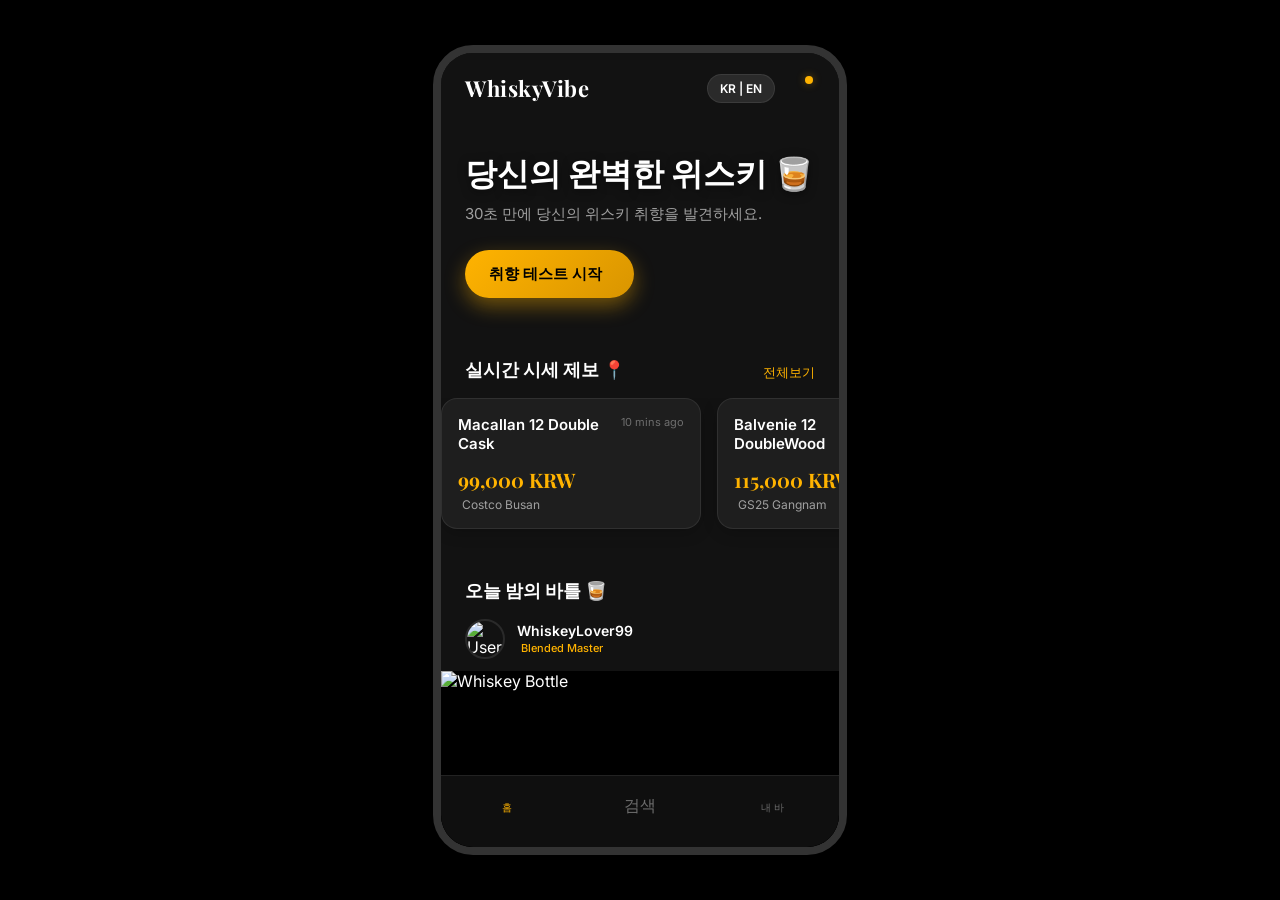
==== index.html @ 60dc7f55 "Initial commit of WhiskyVibe app" ====
<!DOCTYPE html>
<html lang="ko">
<head>
    <meta charset="UTF-8">
    <meta name="viewport" content="width=device-width, initial-scale=1.0">
    <title>WhiskyVibe - Premium Whiskey Curation</title>
    <meta name="description" content="Discover your perfect dram with WhiskyVibe. A premium whiskey curation and community app.">
    <link rel="preconnect" href="https://fonts.googleapis.com">
    <link rel="preconnect" href="https://fonts.gstatic.com" crossorigin>
    <link href="https://fonts.googleapis.com/css2?family=Inter:wght@300;400;500;600;700&family=Playfair+Display:ital,wght@0,600;0,700;1,600&display=swap" rel="stylesheet">
    <script src="https://unpkg.com/@phosphor-icons/web"></script>
    <link rel="stylesheet" href="styles.css">
</head>
<body>
    <div class="mobile-container">
        <!-- Header -->
        <header class="app-header">
            <h1 class="logo">WhiskyVibe</h1>
            <div class="header-actions">
                <button class="lang-toggle" id="lang-toggle" onclick="toggleLanguage()" style="margin-right: 8px;">KR | EN</button>
                <button class="icon-btn" aria-label="Search"><i class="ph ph-magnifying-glass"></i></button>
                <button class="icon-btn notification" aria-label="Notifications"><i class="ph ph-bell"></i><span class="badge"></span></button>
            </div>
        </header>

        <main class="content-scroll">
            <!-- Hero Section -->
            <section class="hero-section">
                <div class="hero-content">
                    <h2 class="hero-title" data-loc="homeHeroTitle">Find Your Perfect Dram 🥃</h2>
                    <p class="hero-subtitle" data-loc="homeHeroSub">Discover your whiskey taste profile in 30 seconds.</p>
                    <button class="cta-button" data-loc="startTasteTest" onclick="window.location.href='survey.html'">
                        Start Taste Test
                        <i class="ph-bold ph-arrow-right"></i>
                    </button>
                </div>
                <div class="hero-glow"></div>
            </section>

            <!-- Live Price Reports -->
            <section class="price-reports-section">
                <div class="section-header">
                    <h2 class="section-title" data-loc="livePriceReports">Live Price Reports 📍</h2>
                    <a href="#" class="see-all" data-loc="seeAll">See All</a>
                </div>
                <div class="horizontal-scroll">
                    <div class="price-card">
                        <div class="price-card-header">
                            <h3 class="whiskey-name">Macallan 12 Double Cask</h3>
                            <span class="time">10 mins ago</span>
                        </div>
                        <div class="price-details">
                            <span class="price">99,000 KRW</span>
                            <div class="location">
                                <i class="ph-fill ph-map-pin"></i>
                                <span>Costco Busan</span>
                            </div>
                        </div>
                    </div>
                    <div class="price-card">
                        <div class="price-card-header">
                            <h3 class="whiskey-name">Balvenie 12 DoubleWood</h3>
                            <span class="time">25 mins ago</span>
                        </div>
                        <div class="price-details">
                            <span class="price">115,000 KRW</span>
                            <div class="location">
                                <i class="ph-fill ph-map-pin"></i>
                                <span>GS25 Gangnam</span>
                            </div>
                        </div>
                    </div>
                    <div class="price-card">
                        <div class="price-card-header">
                            <h3 class="whiskey-name">Glenfiddich 15</h3>
                            <span class="time">1 hr ago</span>
                        </div>
                        <div class="price-details">
                            <span class="price">142,000 KRW</span>
                            <div class="location">
                                <i class="ph-fill ph-map-pin"></i>
                                <span>Emart Traders</span>
                            </div>
                        </div>
                    </div>
                </div>
            </section>

            <!-- Tonight's Bottles -->
            <section class="community-feed-section">
                <div class="section-header">
                    <h2 class="section-title" data-loc="tonightsBottles">Tonight's Bottles 🥃</h2>
                </div>
                <div class="feed-container">
                    <!-- Feed Card 1 -->
                    <article class="feed-card">
                        <div class="feed-header">
                            <img src="C:\Users\HJ\.gemini\antigravity\brain\1aee8685-af20-45bf-9761-73b82b6af4dd\avatar_2_1782803732172.png" alt="User Avatar" class="avatar">
                            <div class="user-info">
                                <h4 class="username">WhiskeyLover99</h4>
                                <span class="badge-role"><i class="ph-fill ph-seal-check"></i> Blended Master</span>
                            </div>
                            <div class="star-rating">
                                <i class="ph-fill ph-star"></i>
                                <i class="ph-fill ph-star"></i>
                                <i class="ph-fill ph-star"></i>
                                <i class="ph-fill ph-star"></i>
                                <i class="ph-fill ph-star-half"></i>
                            </div>
                        </div>
                        <div class="feed-image-container">
                            <img src="C:\Users\HJ\.gemini\antigravity\brain\1aee8685-af20-45bf-9761-73b82b6af4dd\whiskey_bottle_1_1782803718662.png" alt="Whiskey Bottle" class="bottle-image">
                            <div class="image-overlay"></div>
                        </div>
                        <div class="feed-content">
                            <p class="review-text">Absolutely stunning dram for a quiet evening. The sherry notes are rich but not overpowering, with a long, spicy finish that lingers perfectly. Highly recommend!</p>
                        </div>
                        <div class="feed-actions">
                            <button class="action-btn"><i class="ph ph-heart"></i> 124</button>
                            <button class="action-btn"><i class="ph ph-chat-circle"></i> 18</button>
                            <button class="action-btn share-btn"><i class="ph ph-share-network"></i></button>
                        </div>
                    </article>

                    <!-- Feed Card 2 -->
                    <article class="feed-card">
                        <div class="feed-header">
                            <img src="C:\Users\HJ\.gemini\antigravity\brain\1aee8685-af20-45bf-9761-73b82b6af4dd\avatar_2_1782803732172.png" alt="User Avatar" class="avatar" style="filter: hue-rotate(45deg);">
                            <div class="user-info">
                                <h4 class="username">MaltExplorer</h4>
                                <span class="badge-role"><i class="ph-fill ph-medal"></i> Single Malt Novice</span>
                            </div>
                            <div class="star-rating">
                                <i class="ph-fill ph-star"></i>
                                <i class="ph-fill ph-star"></i>
                                <i class="ph-fill ph-star"></i>
                                <i class="ph-fill ph-star"></i>
                                <i class="ph ph-star"></i>
                            </div>
                        </div>
                        <div class="feed-image-container">
                            <img src="C:\Users\HJ\.gemini\antigravity\brain\1aee8685-af20-45bf-9761-73b82b6af4dd\whiskey_bottle_1_1782803718662.png" alt="Whiskey Bottle" class="bottle-image" style="transform: scaleX(-1);">
                            <div class="image-overlay"></div>
                        </div>
                        <div class="feed-content">
                            <p class="review-text">Trying out this Japanese classic tonight. Very delicate floral nose with subtle hints of honey. A bit lighter than I expected but still fantastic.</p>
                        </div>
                        <div class="feed-actions">
                            <button class="action-btn liked"><i class="ph-fill ph-heart"></i> 89</button>
                            <button class="action-btn"><i class="ph ph-chat-circle"></i> 5</button>
                            <button class="action-btn share-btn"><i class="ph ph-share-network"></i></button>
                        </div>
                    </article>
                </div>
            </section>
        </main>

        <!-- Bottom Navigation -->
        <nav class="bottom-nav">
            <a href="#" class="nav-item active">
                <i class="ph-fill ph-house"></i>
                <span data-loc="navHome">Home</span>
            </a>
            <a href="#" class="nav-item" data-loc="navSearch">
                <i class="ph ph-compass"></i>
                <span>Search</span>
            </a>
            <a href="mybar.html" class="nav-item">
                <i class="ph ph-brandy"></i>
                <span data-loc="navMyBar">My Bar</span>
            </a>
        </nav>
    </div>
    <script src="lang.js"></script>
</body>
</html>
---- styles.css ----
:root {
    --bg-dark: #121212;
    --bg-card: #1E1E1E;
    --bg-elevated: #2A2A2A;
    
    --accent-amber: #FFB300;
    --accent-amber-glow: rgba(255, 179, 0, 0.4);
    --accent-amber-hover: #FFA000;
    
    --text-primary: #FFFFFF;
    --text-secondary: #A0A0A0;
    --text-muted: #6E6E6E;
    
    --border-color: rgba(255, 255, 255, 0.08);
    
    --font-serif: 'Playfair Display', serif;
    --font-sans: 'Inter', sans-serif;
    
    --nav-height: 72px;
}

* {
    margin: 0;
    padding: 0;
    box-sizing: border-box;
}

body {
    background-color: #000;
    color: var(--text-primary);
    font-family: var(--font-sans);
    display: flex;
    justify-content: center;
    align-items: center;
    min-height: 100vh;
    -webkit-font-smoothing: antialiased;
}

/* Mobile Container Simulation */
.mobile-container {
    width: 100%;
    max-width: 414px; /* iPhone Max width */
    height: 100vh;
    max-height: 896px;
    background-color: var(--bg-dark);
    position: relative;
    overflow: hidden;
    display: flex;
    flex-direction: column;
    box-shadow: 0 0 50px rgba(0, 0, 0, 0.5);
}

@media (min-width: 415px) {
    .mobile-container {
        height: 90vh;
        border-radius: 40px;
        border: 8px solid #333;
    }
}

/* Header */
.app-header {
    display: flex;
    justify-content: space-between;
    align-items: center;
    padding: 20px 24px;
    background: linear-gradient(to bottom, rgba(18, 18, 18, 1) 0%, rgba(18, 18, 18, 0.9) 80%, rgba(18, 18, 18, 0) 100%);
    position: absolute;
    top: 0;
    left: 0;
    right: 0;
    z-index: 10;
}

.logo {
    font-family: var(--font-serif);
    font-size: 22px;
    font-weight: 700;
    color: var(--text-primary);
    letter-spacing: 0.5px;
}

.header-actions {
    display: flex;
    gap: 16px;
}

.icon-btn {
    background: none;
    border: none;
    color: var(--text-primary);
    font-size: 24px;
    cursor: pointer;
    position: relative;
    display: flex;
    align-items: center;
    justify-content: center;
    transition: color 0.2s;
}

.icon-btn:hover {
    color: var(--accent-amber);
}

.notification .badge {
    position: absolute;
    top: 2px;
    right: 2px;
    width: 8px;
    height: 8px;
    background-color: var(--accent-amber);
    border-radius: 50%;
    box-shadow: 0 0 8px var(--accent-amber-glow);
}

/* Main Content Scroll */
.content-scroll {
    flex: 1;
    overflow-y: auto;
    padding-bottom: var(--nav-height);
}

.content-scroll::-webkit-scrollbar {
    display: none; /* Hide scrollbar for clean look */
}

/* Hero Section */
.hero-section {
    position: relative;
    padding: 100px 24px 40px;
    background: url('https://images.unsplash.com/photo-1527281400683-1aae777175f8?q=80&w=600&auto=format&fit=crop') center/cover no-repeat;
}

.hero-section::before {
    content: '';
    position: absolute;
    top: 0;
    left: 0;
    right: 0;
    bottom: 0;
    background: linear-gradient(to bottom, rgba(18,18,18,0.7) 0%, rgba(18,18,18,0.95) 100%);
    z-index: 1;
}

.hero-content {
    position: relative;
    z-index: 2;
    display: flex;
    flex-direction: column;
    align-items: flex-start;
}

.hero-title {
    font-family: var(--font-serif);
    font-size: 32px;
    font-weight: 700;
    line-height: 1.2;
    margin-bottom: 12px;
    color: #fff;
    text-shadow: 0 2px 10px rgba(0,0,0,0.5);
}

.hero-subtitle {
    font-size: 15px;
    color: var(--text-secondary);
    margin-bottom: 24px;
    line-height: 1.5;
    max-width: 85%;
}

.cta-button {
    background: linear-gradient(135deg, var(--accent-amber), #D99500);
    color: #000;
    border: none;
    padding: 14px 24px;
    border-radius: 30px;
    font-size: 15px;
    font-weight: 600;
    font-family: var(--font-sans);
    display: flex;
    align-items: center;
    gap: 8px;
    cursor: pointer;
    box-shadow: 0 8px 20px var(--accent-amber-glow);
    transition: transform 0.2s, box-shadow 0.2s;
}

.cta-button:active {
    transform: scale(0.96);
}

/* Common Section Styles */
.section-header {
    display: flex;
    justify-content: space-between;
    align-items: flex-end;
    margin-bottom: 16px;
    padding: 0 24px;
}

.section-title {
    font-size: 18px;
    font-weight: 600;
    color: var(--text-primary);
}

.see-all {
    font-size: 13px;
    color: var(--accent-amber);
    text-decoration: none;
    font-weight: 500;
}

/* Price Reports Section */
.price-reports-section {
    padding: 20px 0;
}

.horizontal-scroll {
    display: flex;
    gap: 16px;
    overflow-x: auto;
    padding: 0 24px 20px;
    scroll-snap-type: x mandatory;
}

.horizontal-scroll::-webkit-scrollbar {
    display: none;
}

.price-card {
    background-color: var(--bg-card);
    border: 1px solid var(--border-color);
    border-radius: 16px;
    padding: 16px;
    min-width: 260px;
    scroll-snap-align: start;
    box-shadow: 0 4px 15px rgba(0, 0, 0, 0.2);
    transition: transform 0.2s, border-color 0.2s;
}

.price-card:hover {
    border-color: var(--accent-amber-glow);
}

.price-card-header {
    display: flex;
    justify-content: space-between;
    align-items: flex-start;
    margin-bottom: 12px;
}

.whiskey-name {
    font-size: 15px;
    font-weight: 600;
    line-height: 1.3;
    max-width: 70%;
}

.time {
    font-size: 11px;
    color: var(--text-muted);
}

.price-details {
    display: flex;
    flex-direction: column;
    gap: 4px;
}

.price {
    font-size: 20px;
    font-weight: 700;
    color: var(--accent-amber);
    font-family: var(--font-serif);
}

.location {
    display: flex;
    align-items: center;
    gap: 4px;
    font-size: 12px;
    color: var(--text-secondary);
}

.location i {
    color: var(--text-muted);
}

/* Community Feed */
.community-feed-section {
    padding: 10px 0 20px;
}

.feed-container {
    display: flex;
    flex-direction: column;
    gap: 24px;
}

.feed-card {
    background-color: var(--bg-dark);
    padding-bottom: 20px;
    border-bottom: 1px solid var(--border-color);
}

.feed-card:last-child {
    border-bottom: none;
}

.feed-header {
    display: flex;
    align-items: center;
    padding: 0 24px 12px;
}

.avatar {
    width: 40px;
    height: 40px;
    border-radius: 50%;
    object-fit: cover;
    margin-right: 12px;
    border: 2px solid var(--bg-elevated);
}

.user-info {
    flex: 1;
}

.username {
    font-size: 14px;
    font-weight: 600;
    margin-bottom: 2px;
}

.badge-role {
    display: flex;
    align-items: center;
    gap: 4px;
    font-size: 11px;
    color: var(--accent-amber);
    font-weight: 500;
}

.star-rating {
    color: var(--accent-amber);
    font-size: 12px;
    display: flex;
    gap: 2px;
}

.feed-image-container {
    width: 100%;
    aspect-ratio: 4/5;
    position: relative;
    overflow: hidden;
    background-color: #000;
}

.bottle-image {
    width: 100%;
    height: 100%;
    object-fit: cover;
}

.image-overlay {
    position: absolute;
    bottom: 0;
    left: 0;
    right: 0;
    height: 40%;
    background: linear-gradient(to top, var(--bg-dark) 0%, transparent 100%);
    pointer-events: none;
}

.feed-content {
    padding: 12px 24px 8px;
}

.review-text {
    font-size: 14px;
    color: var(--text-secondary);
    line-height: 1.5;
    display: -webkit-box;
    -webkit-line-clamp: 2;
    -webkit-box-orient: vertical;
    overflow: hidden;
}

.feed-actions {
    display: flex;
    padding: 0 24px;
    gap: 16px;
}

.action-btn {
    background: none;
    border: none;
    color: var(--text-primary);
    font-size: 14px;
    font-weight: 500;
    display: flex;
    align-items: center;
    gap: 6px;
    cursor: pointer;
    font-family: var(--font-sans);
}

.action-btn i {
    font-size: 22px;
    transition: transform 0.2s;
}

.action-btn:active i {
    transform: scale(0.8);
}

.action-btn.liked {
    color: #ff3b30;
}

.share-btn {
    margin-left: auto;
}

/* Bottom Navigation */
.bottom-nav {
    position: absolute;
    bottom: 0;
    left: 0;
    right: 0;
    height: var(--nav-height);
    background-color: rgba(18, 18, 18, 0.85);
    backdrop-filter: blur(20px);
    -webkit-backdrop-filter: blur(20px);
    border-top: 1px solid var(--border-color);
    display: flex;
    justify-content: space-around;
    align-items: center;
    padding-bottom: 12px; /* iOS safe area */
    z-index: 20;
}

.nav-item {
    display: flex;
    flex-direction: column;
    align-items: center;
    gap: 4px;
    color: var(--text-muted);
    text-decoration: none;
    transition: color 0.2s;
    width: 60px;
}

.nav-item i {
    font-size: 24px;
}

.nav-item span {
    font-size: 10px;
    font-weight: 500;
}

.nav-item.active {
    color: var(--accent-amber);
}

/* Micro-animations */
@keyframes pulse {
    0% { box-shadow: 0 0 0 0 rgba(255, 179, 0, 0.4); }
    70% { box-shadow: 0 0 0 10px rgba(255, 179, 0, 0); }
    100% { box-shadow: 0 0 0 0 rgba(255, 179, 0, 0); }
}

.cta-button {
    animation: pulse 2s infinite;
}

/* Survey Page Styles */
.survey-header {
    background: transparent;
    padding: 24px;
}

.progress-container {
    flex: 1;
    display: flex;
    flex-direction: column;
    align-items: center;
    gap: 8px;
}

.step-indicator {
    font-size: 13px;
    font-weight: 500;
    color: var(--text-secondary);
}

.progress-bar {
    width: 150px;
    height: 4px;
    background-color: var(--bg-elevated);
    border-radius: 2px;
    overflow: hidden;
}

.progress-fill {
    height: 100%;
    background-color: var(--accent-amber);
    width: 25%; /* Dynamically set via JS */
    transition: width 0.3s ease;
}

.survey-content {
    flex: 1;
    display: flex;
    flex-direction: column;
    padding: 24px;
    padding-bottom: 100px;
}

.question-container {
    margin-bottom: 40px;
    animation: fadeIn 0.4s ease forwards;
}

.survey-question {
    font-family: var(--font-serif);
    font-size: 28px;
    font-weight: 700;
    line-height: 1.3;
    color: var(--text-primary);
    text-align: center;
    margin-top: 20px;
}

.options-container {
    display: flex;
    flex-direction: column;
    gap: 16px;
}

.option-card {
    background-color: var(--bg-card);
    border: 2px solid var(--border-color);
    border-radius: 16px;
    padding: 20px;
    display: flex;
    align-items: center;
    gap: 16px;
    cursor: pointer;
    transition: all 0.2s ease;
    animation: slideUp 0.4s ease backwards;
}

.option-card:nth-child(1) { animation-delay: 0.1s; }
.option-card:nth-child(2) { animation-delay: 0.2s; }
.option-card:nth-child(3) { animation-delay: 0.3s; }

.option-card:hover {
    border-color: var(--text-secondary);
}

.option-card.selected {
    border-color: var(--accent-amber);
    background-color: rgba(255, 179, 0, 0.05);
}

.option-icon {
    width: 48px;
    height: 48px;
    border-radius: 12px;
    background-color: var(--bg-elevated);
    display: flex;
    justify-content: center;
    align-items: center;
    font-size: 24px;
    color: var(--text-primary);
    transition: all 0.2s ease;
}

.option-card.selected .option-icon {
    background-color: var(--accent-amber);
    color: #000;
}

.option-text {
    flex: 1;
}

.option-title {
    font-size: 16px;
    font-weight: 600;
    margin-bottom: 4px;
    color: var(--text-primary);
}

.option-desc {
    font-size: 13px;
    color: var(--text-secondary);
    line-height: 1.4;
}

/* Survey Bottom Nav */
.survey-bottom {
    position: absolute;
    bottom: 0;
    left: 0;
    right: 0;
    padding: 20px 24px 32px;
    background: linear-gradient(to top, rgba(18, 18, 18, 1) 0%, rgba(18, 18, 18, 0.9) 70%, rgba(18, 18, 18, 0) 100%);
    display: flex;
    justify-content: center;
    z-index: 20;
}

.next-button {
    width: 100%;
    padding: 16px;
    border-radius: 30px;
    border: none;
    font-size: 16px;
    font-weight: 600;
    font-family: var(--font-sans);
    background-color: var(--bg-elevated);
    color: var(--text-muted);
    cursor: not-allowed;
    transition: all 0.3s ease;
}

.next-button.active {
    background: linear-gradient(135deg, var(--accent-amber), #D99500);
    color: #000;
    cursor: pointer;
    box-shadow: 0 8px 20px var(--accent-amber-glow);
}

@keyframes fadeIn {
    from { opacity: 0; }
    to { opacity: 1; }
}

@keyframes slideUp {
    from { opacity: 0; transform: translateY(20px); }
    to { opacity: 1; transform: translateY(0); }
}

/* Result Page Styles */
.result-header {
    background: var(--bg-dark);
}

.lang-toggle {
    background: var(--bg-elevated);
    border: 1px solid var(--border-color);
    color: var(--text-primary);
    padding: 6px 12px;
    border-radius: 20px;
    font-size: 12px;
    font-weight: 600;
    cursor: pointer;
    font-family: var(--font-sans);
    transition: all 0.2s;
}

.lang-toggle:hover {
    border-color: var(--accent-amber);
    color: var(--accent-amber);
}

.result-hero {
    padding: 24px;
    display: flex;
    flex-direction: column;
    align-items: center;
    background: linear-gradient(180deg, rgba(30,30,30,0) 0%, var(--bg-card) 100%);
    border-bottom: 1px solid var(--border-color);
}

.result-title-label {
    color: var(--accent-amber);
    font-size: 13px;
    font-weight: 600;
    letter-spacing: 1px;
    text-transform: uppercase;
    margin-bottom: 16px;
}

.matched-bottle-img {
    height: 220px;
    object-fit: contain;
    filter: drop-shadow(0 10px 20px rgba(0,0,0,0.5));
    margin-bottom: 20px;
}

.matched-name {
    font-family: var(--font-serif);
    font-size: 28px;
    font-weight: 700;
    margin-bottom: 24px;
    text-align: center;
}

/* Tasting Notes Progress Bars */
.tasting-notes {
    width: 100%;
    display: flex;
    flex-direction: column;
    gap: 12px;
}

.note-row {
    display: flex;
    align-items: center;
    gap: 12px;
}

.note-label {
    width: 80px;
    font-size: 13px;
    color: var(--text-secondary);
    font-weight: 500;
}

.note-bar-bg {
    flex: 1;
    height: 6px;
    background-color: var(--bg-elevated);
    border-radius: 3px;
    overflow: hidden;
}

.note-bar-fill {
    height: 100%;
    background: linear-gradient(90deg, var(--accent-amber), #ff8f00);
    border-radius: 3px;
}

/* Batch Selector */
.batch-section {
    padding: 24px;
    border-bottom: 1px solid var(--border-color);
}

.batch-tabs {
    display: flex;
    gap: 8px;
    overflow-x: auto;
    padding-bottom: 8px;
    margin-bottom: 16px;
}

.batch-tabs::-webkit-scrollbar {
    display: none;
}

.batch-tab {
    padding: 8px 16px;
    border-radius: 20px;
    background: var(--bg-elevated);
    color: var(--text-secondary);
    font-size: 14px;
    font-weight: 600;
    white-space: nowrap;
    cursor: pointer;
    border: 1px solid transparent;
    transition: all 0.2s;
}

.batch-tab.active {
    background: rgba(255, 179, 0, 0.1);
    color: var(--accent-amber);
    border-color: var(--accent-amber);
}

.batch-info-card {
    background: var(--bg-card);
    border-radius: 12px;
    padding: 16px;
    position: relative;
    border: 1px solid var(--border-color);
}

.batch-badge {
    position: absolute;
    top: -10px;
    right: 16px;
    background: var(--accent-amber);
    color: #000;
    font-size: 11px;
    font-weight: 700;
    padding: 4px 8px;
    border-radius: 12px;
    box-shadow: 0 4px 10px var(--accent-amber-glow);
}

.batch-stats {
    display: grid;
    grid-template-columns: repeat(3, 1fr);
    gap: 12px;
    text-align: center;
}

.stat-item {
    display: flex;
    flex-direction: column;
    gap: 4px;
}

.stat-val {
    font-size: 16px;
    font-weight: 700;
    color: var(--text-primary);
}

.stat-lbl {
    font-size: 11px;
    color: var(--text-muted);
}

/* Button Variants */
.btn-outline {
    width: 100%;
    padding: 12px;
    border-radius: 24px;
    border: 1px solid var(--accent-amber);
    background: transparent;
    color: var(--accent-amber);
    font-size: 14px;
    font-weight: 600;
    font-family: var(--font-sans);
    cursor: pointer;
    margin-top: 16px;
    transition: background 0.2s;
}

.btn-outline:hover {
    background: rgba(255, 179, 0, 0.1);
}

.sticky-bottom-btn {
    position: absolute;
    bottom: 24px;
    left: 24px;
    right: 24px;
    z-index: 30;
    background: linear-gradient(135deg, var(--accent-amber), #D99500);
    color: #000;
    border: none;
    padding: 16px;
    border-radius: 30px;
    font-size: 16px;
    font-weight: 700;
    font-family: var(--font-sans);
    box-shadow: 0 10px 20px var(--accent-amber-glow);
    cursor: pointer;
    display: flex;
    justify-content: center;
    align-items: center;
    gap: 8px;
}

.result-content {
    padding-bottom: 100px; /* Space for sticky button */
}

/* Write Form Styles */
.write-header {
    background: var(--bg-dark);
    display: flex;
    justify-content: space-between;
    align-items: center;
    padding: 20px 24px;
    border-bottom: 1px solid var(--border-color);
}

.write-title {
    font-size: 16px;
    font-weight: 600;
    color: var(--text-primary);
}

.btn-submit {
    background: transparent;
    border: none;
    color: var(--text-muted);
    font-weight: 600;
    font-size: 15px;
    transition: all 0.3s;
}

.btn-submit.active {
    color: var(--accent-amber);
    text-shadow: 0 0 8px var(--accent-amber-glow);
    cursor: pointer;
}

/* Segment Controller (Tabs) */
.segment-ctrl {
    display: flex;
    background: var(--bg-elevated);
    border-radius: 20px;
    padding: 4px;
    margin: 20px 24px;
}

.segment-tab {
    flex: 1;
    text-align: center;
    padding: 10px 0;
    border-radius: 16px;
    font-size: 14px;
    font-weight: 600;
    color: var(--text-secondary);
    cursor: pointer;
    transition: all 0.2s;
}

.segment-tab.active {
    background: var(--bg-card);
    color: var(--text-primary);
    box-shadow: 0 2px 10px rgba(0,0,0,0.3);
}

/* Form Inputs */
.form-section {
    padding: 0 24px 24px;
    display: none;
}

.form-section.active {
    display: flex;
    flex-direction: column;
    gap: 20px;
    animation: fadeIn 0.3s ease;
}

.input-group {
    display: flex;
    flex-direction: column;
    gap: 8px;
}

.input-label {
    font-size: 13px;
    font-weight: 500;
    color: var(--text-secondary);
}

.form-input, .form-select, .form-textarea {
    width: 100%;
    background: var(--bg-card);
    border: 1px solid var(--border-color);
    border-radius: 12px;
    padding: 14px 16px;
    color: var(--text-primary);
    font-family: var(--font-sans);
    font-size: 15px;
    transition: border-color 0.2s;
}

.form-input:focus, .form-select:focus, .form-textarea:focus {
    outline: none;
    border-color: var(--accent-amber);
}

.form-select {
    appearance: none;
    background-image: url("data:image/svg+xml;charset=US-ASCII,%3Csvg%20xmlns%3D%22http%3A%2F%2Fwww.w3.org%2F2000%2Fsvg%22%20width%3D%22292.4%22%20height%3D%22292.4%22%3E%3Cpath%20fill%3D%22%23A0A0A0%22%20d%3D%22M287%2069.4a17.6%2017.6%200%200%200-13-5.4H18.4c-5%200-9.3%201.8-12.9%205.4A17.6%2017.6%200%200%200%200%2082.2c0%205%201.8%209.3%205.4%2012.9l128%20127.9c3.6%203.6%207.8%205.4%2012.8%205.4s9.2-1.8%2012.8-5.4L287%2095c3.5-3.5%205.4-7.8%205.4-12.8%200-5-1.9-9.2-5.5-12.8z%22%2F%3E%3C%2Fsvg%3E");
    background-repeat: no-repeat;
    background-position: right 16px center;
    background-size: 10px auto;
}

.form-textarea {
    resize: none;
    height: 120px;
    line-height: 1.5;
}

/* Currency Wrapper */
.currency-wrapper {
    position: relative;
    display: flex;
    align-items: center;
}

.currency-suffix {
    position: absolute;
    right: 16px;
    color: var(--text-secondary);
    font-size: 15px;
    pointer-events: none;
}

/* Star Rating */
.star-rating-input {
    display: flex;
    gap: 8px;
    justify-content: center;
    margin: 10px 0;
}

.star-rating-input i {
    font-size: 32px;
    color: var(--bg-elevated);
    cursor: pointer;
    transition: all 0.2s;
}

.star-rating-input i.active {
    color: var(--accent-amber);
    text-shadow: 0 0 10px var(--accent-amber-glow);
}

/* Quick Tags */
.tags-container {
    display: flex;
    flex-wrap: wrap;
    gap: 10px;
    margin-top: 4px;
}

.tag-pill {
    background: var(--bg-card);
    border: 1px solid var(--border-color);
    border-radius: 20px;
    padding: 8px 14px;
    font-size: 13px;
    color: var(--text-secondary);
    cursor: pointer;
    transition: all 0.2s;
}

.tag-pill.active {
    background: rgba(255, 179, 0, 0.1);
    color: var(--accent-amber);
    border-color: var(--accent-amber);
}

/* Attachment Box */
.attachment-box {
    margin: 0 24px 40px;
    border: 2px dashed var(--border-color);
    border-radius: 12px;
    padding: 30px 20px;
    display: flex;
    flex-direction: column;
    align-items: center;
    justify-content: center;
    gap: 10px;
    color: var(--text-muted);
    cursor: pointer;
    transition: all 0.2s;
    background: rgba(30, 30, 30, 0.3);
}

.attachment-box:hover {
    border-color: var(--text-secondary);
    color: var(--text-secondary);
    background: rgba(30, 30, 30, 0.6);
}

.attachment-box i {
    font-size: 28px;
}

.attachment-box span {
    font-size: 13px;
    font-weight: 500;
}

/* Toast Notification */
.toast-container {
    position: fixed;
    top: 20px;
    left: 50%;
    transform: translateX(-50%);
    z-index: 100;
    display: flex;
    flex-direction: column;
    gap: 10px;
    pointer-events: none;
}

.toast {
    background: var(--bg-elevated);
    color: var(--text-primary);
    padding: 16px 24px;
    border-radius: 12px;
    font-size: 14px;
    font-weight: 600;
    box-shadow: 0 10px 30px rgba(0,0,0,0.5);
    border: 1px solid var(--border-color);
    display: flex;
    align-items: center;
    gap: 10px;
    animation: slideDown 0.3s ease, fadeOut 0.3s ease 2.7s forwards;
}

.toast i {
    font-size: 20px;
    color: var(--accent-amber);
}

@keyframes slideDown {
    from { opacity: 0; transform: translateY(-20px); }
    to { opacity: 1; transform: translateY(0); }
}

@keyframes fadeOut {
    from { opacity: 1; }
    to { opacity: 0; }
}

/* My Bar Screen Styles */
.profile-header {
    background: linear-gradient(135deg, rgba(30,30,30,0.8), rgba(18,18,18,1));
    padding: 32px 24px 24px;
    display: flex;
    flex-direction: column;
    align-items: center;
    border-bottom: 1px solid var(--border-color);
}

.profile-avatar-wrap {
    position: relative;
    margin-bottom: 16px;
}

.profile-avatar {
    width: 80px;
    height: 80px;
    border-radius: 50%;
    object-fit: cover;
    border: 3px solid var(--accent-amber);
    box-shadow: 0 0 15px var(--accent-amber-glow);
}

.profile-level-badge {
    position: absolute;
    bottom: -8px;
    left: 50%;
    transform: translateX(-50%);
    background: var(--accent-amber);
    color: #000;
    font-size: 11px;
    font-weight: 700;
    padding: 2px 8px;
    border-radius: 12px;
    white-space: nowrap;
}

.profile-username {
    font-size: 20px;
    font-weight: 700;
    margin-bottom: 4px;
}

.profile-role {
    font-size: 13px;
    color: var(--text-secondary);
    margin-bottom: 16px;
}

.level-progress-wrap {
    width: 100%;
    max-width: 280px;
}

.level-info {
    display: flex;
    justify-content: space-between;
    font-size: 11px;
    color: var(--text-secondary);
    margin-bottom: 6px;
}

.level-bar-bg {
    width: 100%;
    height: 4px;
    background: var(--bg-elevated);
    border-radius: 2px;
    overflow: hidden;
}

.level-bar-fill {
    height: 100%;
    background: linear-gradient(90deg, #ff8f00, var(--accent-amber));
    border-radius: 2px;
}

/* Virtual Cabinet */
.cabinet-section {
    padding: 24px 24px 40px;
}

.cabinet-grid {
    display: grid;
    grid-template-columns: repeat(3, 1fr);
    gap: 16px;
    position: relative;
}

.cabinet-shelf-row {
    position: absolute;
    left: -24px;
    right: -24px;
    height: 12px;
    background: #1E1510; /* Dark Mahogany Wood */
    border-top: 1px solid rgba(255,255,255,0.1);
    box-shadow: 0 4px 10px rgba(0,0,0,0.8);
    z-index: 1;
}

.cabinet-item {
    position: relative;
    display: flex;
    flex-direction: column;
    align-items: center;
    z-index: 2;
    margin-bottom: 24px; /* Space for shelf and text */
}

.cabinet-bottle {
    height: 110px;
    object-fit: contain;
    filter: drop-shadow(5px 5px 10px rgba(0,0,0,0.6));
    margin-bottom: 8px;
    transition: transform 0.3s;
}

.cabinet-bottle:hover {
    transform: translateY(-4px) scale(1.05);
}

.cabinet-item-name {
    font-size: 10px;
    font-weight: 600;
    text-align: center;
    line-height: 1.2;
    color: var(--text-secondary);
    margin-bottom: 4px;
    max-width: 90%;
    white-space: nowrap;
    overflow: hidden;
    text-overflow: ellipsis;
}

.cabinet-item-rating {
    font-size: 9px;
    color: var(--accent-amber);
}

.cabinet-empty {
    grid-column: span 3;
    display: flex;
    flex-direction: column;
    align-items: center;
    justify-content: center;
    padding: 40px 0;
    color: var(--text-muted);
}

.cabinet-empty-icon {
    font-size: 48px;
    margin-bottom: 12px;
    opacity: 0.5;
}

.btn-add-whiskey {
    background: transparent;
    border: 1px solid var(--text-secondary);
    color: var(--text-secondary);
    padding: 8px 16px;
    border-radius: 20px;
    font-size: 13px;
    font-weight: 600;
    margin-top: 12px;
    cursor: pointer;
    transition: all 0.2s;
}

.btn-add-whiskey:hover {
    color: var(--text-primary);
    border-color: var(--text-primary);
}

/* Badges Section */
.badges-section {
    padding: 0 24px 100px;
}

.badges-scroll {
    display: flex;
    gap: 16px;
    overflow-x: auto;
    padding-bottom: 16px;
}

.badges-scroll::-webkit-scrollbar {
    display: none;
}

.badge-card {
    min-width: 80px;
    display: flex;
    flex-direction: column;
    align-items: center;
    text-align: center;
    gap: 8px;
}

.badge-icon-wrap {
    width: 60px;
    height: 60px;
    border-radius: 50%;
    background: var(--bg-card);
    display: flex;
    justify-content: center;
    align-items: center;
    font-size: 28px;
    position: relative;
    border: 2px solid var(--border-color);
    transition: all 0.3s;
}

.badge-card.unlocked .badge-icon-wrap {
    border-color: var(--accent-amber);
    color: var(--accent-amber);
    box-shadow: 0 0 15px var(--accent-amber-glow);
    background: rgba(255,179,0,0.1);
}

.badge-card.locked .badge-icon-wrap {
    color: var(--text-muted);
    filter: grayscale(100%);
    opacity: 0.5;
}

.lock-overlay {
    position: absolute;
    bottom: -4px;
    right: -4px;
    background: var(--bg-elevated);
    border-radius: 50%;
    width: 20px;
    height: 20px;
    display: flex;
    justify-content: center;
    align-items: center;
    font-size: 12px;
    color: var(--text-muted);
}

.badge-name {
    font-size: 11px;
    font-weight: 600;
    color: var(--text-secondary);
}

.badge-card.unlocked .badge-name {
    color: var(--accent-amber);
}

/* Gold Modal */
.modal-overlay {
    position: fixed;
    top: 0; left: 0; right: 0; bottom: 0;
    background: rgba(0,0,0,0.8);
    display: flex;
    justify-content: center;
    align-items: center;
    z-index: 1000;
    opacity: 0;
    pointer-events: none;
    transition: opacity 0.3s;
}

.modal-overlay.active {
    opacity: 1;
    pointer-events: all;
}

.modal-content {
    background: linear-gradient(135deg, #1E1E1E, #2A2A2A);
    border: 2px solid var(--accent-amber);
    border-radius: 20px;
    padding: 32px 24px;
    text-align: center;
    width: 85%;
    max-width: 340px;
    box-shadow: 0 20px 50px rgba(255,179,0,0.3);
    transform: scale(0.9);
    transition: transform 0.3s cubic-bezier(0.175, 0.885, 0.32, 1.275);
}

.modal-overlay.active .modal-content {
    transform: scale(1);
}

.modal-icon {
    font-size: 64px;
    color: var(--accent-amber);
    text-shadow: 0 0 20px var(--accent-amber-glow);
    margin-bottom: 16px;
    animation: pulse 2s infinite;
}

.modal-title {
    font-size: 20px;
    font-weight: 700;
    color: #fff;
    margin-bottom: 8px;
}

.modal-level {
    font-size: 28px;
    font-weight: 800;
    color: var(--accent-amber);
    margin-bottom: 24px;
}

.modal-btn {
    background: linear-gradient(135deg, var(--accent-amber), #D99500);
    color: #000;
    border: none;
    padding: 12px 32px;
    border-radius: 24px;
    font-weight: 700;
    font-size: 15px;
    cursor: pointer;
    box-shadow: 0 8px 15px var(--accent-amber-glow);
}
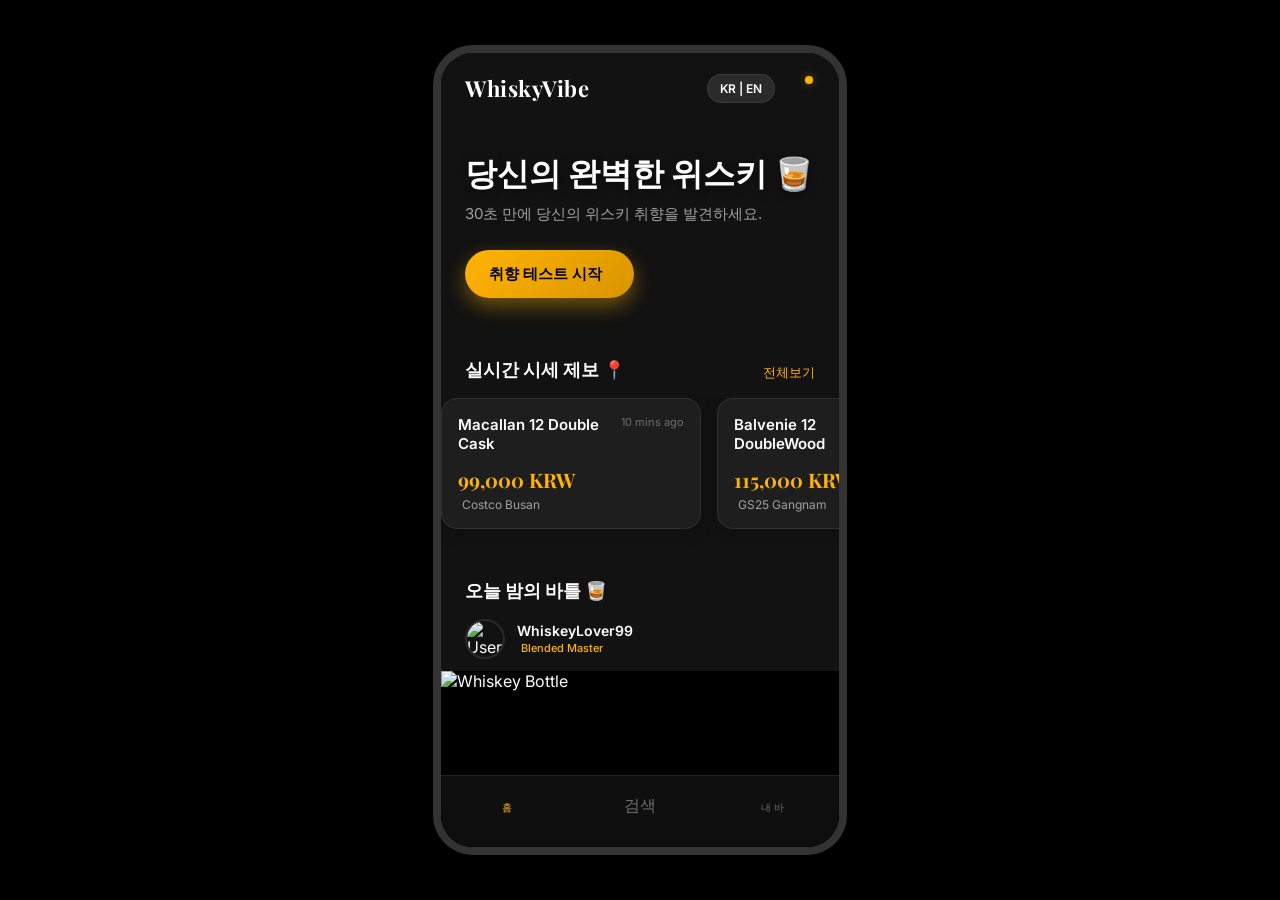
==== commit 39eb0e7f: "Fix absolute image paths to relative assets safely without breaking UTF-8 encoding" ====
--- a/index.html
+++ b/index.html
@@ -95,7 +95,7 @@
                     <!-- Feed Card 1 -->
                     <article class="feed-card">
                         <div class="feed-header">
-                            <img src="C:\Users\HJ\.gemini\antigravity\brain\1aee8685-af20-45bf-9761-73b82b6af4dd\avatar_2_1782803732172.png" alt="User Avatar" class="avatar">
+                            <img src="assets/avatar.png" alt="User Avatar" class="avatar">
                             <div class="user-info">
                                 <h4 class="username">WhiskeyLover99</h4>
                                 <span class="badge-role"><i class="ph-fill ph-seal-check"></i> Blended Master</span>
@@ -109,7 +109,7 @@
                             </div>
                         </div>
                         <div class="feed-image-container">
-                            <img src="C:\Users\HJ\.gemini\antigravity\brain\1aee8685-af20-45bf-9761-73b82b6af4dd\whiskey_bottle_1_1782803718662.png" alt="Whiskey Bottle" class="bottle-image">
+                            <img src="assets/whiskey_bottle.png" alt="Whiskey Bottle" class="bottle-image">
                             <div class="image-overlay"></div>
                         </div>
                         <div class="feed-content">
@@ -125,7 +125,7 @@
                     <!-- Feed Card 2 -->
                     <article class="feed-card">
                         <div class="feed-header">
-                            <img src="C:\Users\HJ\.gemini\antigravity\brain\1aee8685-af20-45bf-9761-73b82b6af4dd\avatar_2_1782803732172.png" alt="User Avatar" class="avatar" style="filter: hue-rotate(45deg);">
+                            <img src="assets/avatar.png" alt="User Avatar" class="avatar" style="filter: hue-rotate(45deg);">
                             <div class="user-info">
                                 <h4 class="username">MaltExplorer</h4>
                                 <span class="badge-role"><i class="ph-fill ph-medal"></i> Single Malt Novice</span>
@@ -139,7 +139,7 @@
                             </div>
                         </div>
                         <div class="feed-image-container">
-                            <img src="C:\Users\HJ\.gemini\antigravity\brain\1aee8685-af20-45bf-9761-73b82b6af4dd\whiskey_bottle_1_1782803718662.png" alt="Whiskey Bottle" class="bottle-image" style="transform: scaleX(-1);">
+                            <img src="assets/whiskey_bottle.png" alt="Whiskey Bottle" class="bottle-image" style="transform: scaleX(-1);">
                             <div class="image-overlay"></div>
                         </div>
                         <div class="feed-content">
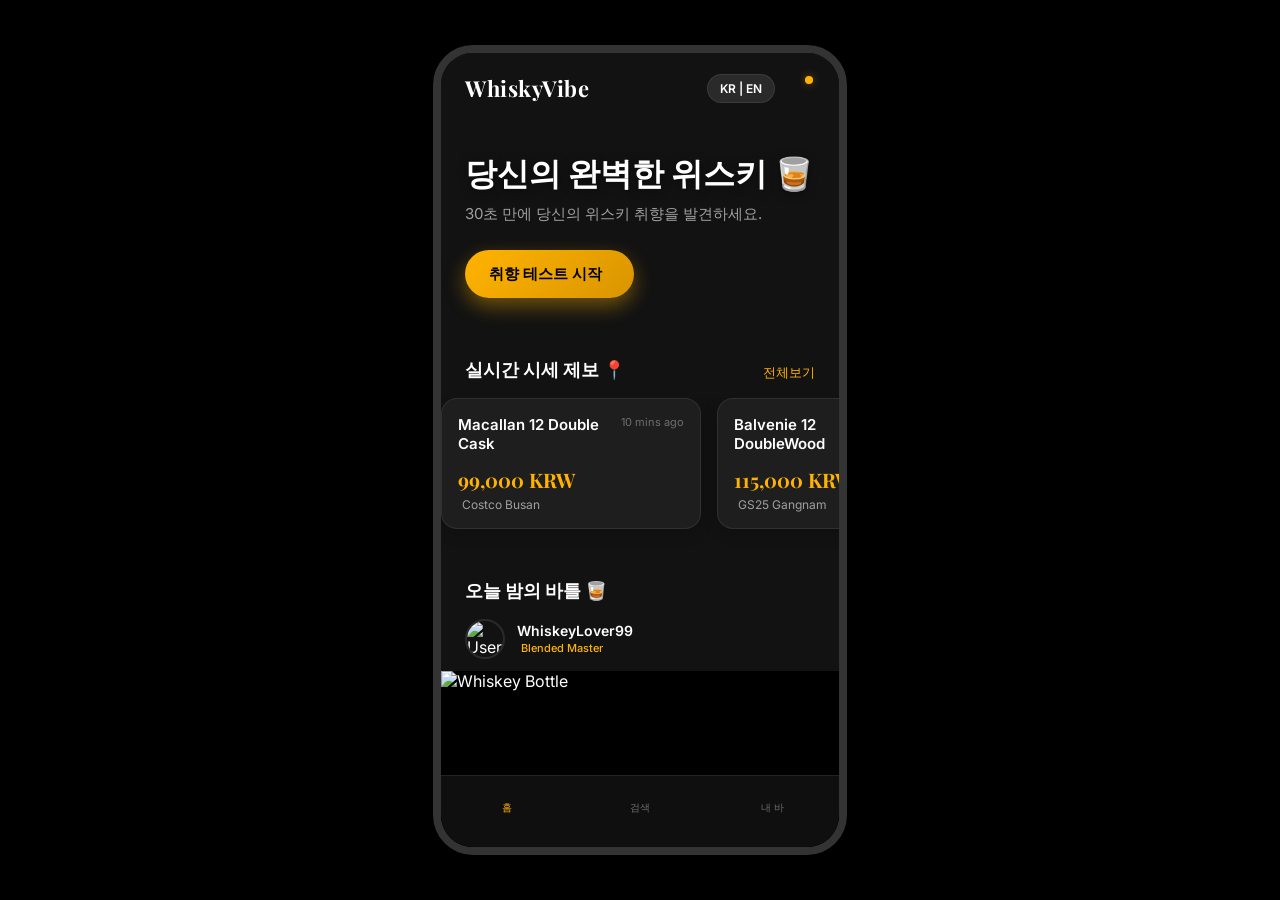
==== commit 438cc2c4: "Add premium Search & Information Detail screen with CSV parsing and batch tabs" ====
--- a/index.html
+++ b/index.html
@@ -161,9 +161,9 @@
                 <i class="ph-fill ph-house"></i>
                 <span data-loc="navHome">Home</span>
             </a>
-            <a href="#" class="nav-item" data-loc="navSearch">
+            <a href="search.html" class="nav-item">
                 <i class="ph ph-compass"></i>
-                <span>Search</span>
+                <span data-loc="navSearch">Search</span>
             </a>
             <a href="mybar.html" class="nav-item">
                 <i class="ph ph-brandy"></i>
--- a/styles.css
+++ b/styles.css
@@ -1430,5 +1430,290 @@
     font-weight: 700;
     font-size: 15px;
     cursor: pointer;
+.modal-btn {
+    background: linear-gradient(135deg, var(--accent-amber), #D99500);
+    color: #000;
+    border: none;
+    padding: 12px 32px;
+    border-radius: 24px;
+    font-weight: 700;
+    font-size: 15px;
+    cursor: pointer;
     box-shadow: 0 8px 15px var(--accent-amber-glow);
 }
+
+/* Search Screen Styles */
+.search-header {
+    background: var(--bg-dark);
+    padding: 16px 24px;
+    border-bottom: 1px solid var(--border-color);
+    display: flex;
+    align-items: center;
+    gap: 12px;
+}
+
+.search-input-wrap {
+    flex: 1;
+    position: relative;
+    display: flex;
+    align-items: center;
+}
+
+.search-input-wrap i {
+    position: absolute;
+    left: 16px;
+    color: var(--text-muted);
+    font-size: 18px;
+}
+
+.search-input {
+    width: 100%;
+    background: var(--bg-card);
+    border: 1px solid var(--border-color);
+    border-radius: 24px;
+    padding: 12px 16px 12px 42px;
+    color: var(--text-primary);
+    font-size: 15px;
+    transition: all 0.2s;
+}
+
+.search-input:focus {
+    outline: none;
+    border-color: var(--accent-amber);
+    box-shadow: 0 0 10px rgba(255,179,0,0.2);
+}
+
+.results-list {
+    padding: 16px 24px 100px;
+    display: flex;
+    flex-direction: column;
+    gap: 12px;
+}
+
+.result-card {
+    background: var(--bg-card);
+    border-radius: 16px;
+    padding: 12px 16px;
+    display: flex;
+    align-items: center;
+    gap: 16px;
+    cursor: pointer;
+    transition: all 0.2s;
+    border: 1px solid transparent;
+}
+
+.result-card:hover {
+    background: var(--bg-elevated);
+    border-color: var(--border-color);
+}
+
+.result-img-wrap {
+    width: 50px;
+    height: 70px;
+    display: flex;
+    justify-content: center;
+    align-items: center;
+    background: rgba(30,30,30,0.5);
+    border-radius: 8px;
+}
+
+.result-img {
+    height: 90%;
+    object-fit: contain;
+    filter: drop-shadow(2px 2px 5px rgba(0,0,0,0.5));
+}
+
+.result-info {
+    flex: 1;
+}
+
+.result-name {
+    font-size: 15px;
+    font-weight: 700;
+    color: var(--text-primary);
+    margin-bottom: 4px;
+}
+
+.result-meta {
+    font-size: 12px;
+    color: var(--text-secondary);
+}
+
+.result-price {
+    font-size: 12px;
+    font-weight: 600;
+    color: var(--accent-amber);
+    background: rgba(255,179,0,0.1);
+    padding: 4px 8px;
+    border-radius: 8px;
+}
+
+/* Detail Overlay */
+.detail-overlay {
+    position: fixed;
+    top: 0; left: 0; right: 0; bottom: 0;
+    background: var(--bg-dark);
+    z-index: 200;
+    display: flex;
+    flex-direction: column;
+    transform: translateY(100%);
+    transition: transform 0.3s cubic-bezier(0.2, 0.8, 0.2, 1);
+}
+
+.detail-overlay.active {
+    transform: translateY(0);
+}
+
+.detail-header {
+    display: flex;
+    justify-content: space-between;
+    align-items: center;
+    padding: 16px 24px;
+    background: transparent;
+}
+
+.detail-content {
+    flex: 1;
+    overflow-y: auto;
+    padding-bottom: 100px;
+}
+
+.detail-hero {
+    display: flex;
+    flex-direction: column;
+    align-items: center;
+    padding: 20px 24px 0;
+}
+
+.detail-bottle {
+    height: 250px;
+    object-fit: contain;
+    filter: drop-shadow(0 15px 25px rgba(0,0,0,0.8));
+    margin-bottom: 24px;
+}
+
+.detail-title-card {
+    text-align: center;
+    margin-bottom: 24px;
+}
+
+.detail-name-en {
+    font-family: var(--font-serif);
+    font-size: 26px;
+    font-weight: 700;
+    color: var(--accent-amber);
+    margin-bottom: 4px;
+}
+
+.detail-name-ko {
+    font-size: 16px;
+    color: var(--text-secondary);
+}
+
+/* Batch Info Panel */
+.batch-tabs-scroll {
+    display: flex;
+    gap: 12px;
+    overflow-x: auto;
+    padding: 0 24px 16px;
+}
+
+.batch-tabs-scroll::-webkit-scrollbar {
+    display: none;
+}
+
+.batch-tab {
+    padding: 8px 16px;
+    border-radius: 20px;
+    background: var(--bg-card);
+    color: var(--text-secondary);
+    font-size: 13px;
+    font-weight: 600;
+    white-space: nowrap;
+    cursor: pointer;
+    border: 1px solid var(--border-color);
+    transition: all 0.2s;
+}
+
+.batch-tab.active {
+    background: var(--accent-amber);
+    color: #000;
+    border-color: var(--accent-amber);
+    box-shadow: 0 0 10px var(--accent-amber-glow);
+}
+
+.info-panel {
+    margin: 0 24px 24px;
+    background: var(--bg-card);
+    border-radius: 16px;
+    padding: 20px;
+    display: flex;
+    flex-direction: column;
+    gap: 16px;
+    border: 1px solid var(--border-color);
+    position: relative;
+}
+
+.rec-badge {
+    position: absolute;
+    top: -12px;
+    right: 16px;
+    background: linear-gradient(135deg, var(--accent-amber), #D99500);
+    color: #000;
+    font-size: 11px;
+    font-weight: 700;
+    padding: 4px 10px;
+    border-radius: 12px;
+    box-shadow: 0 4px 10px var(--accent-amber-glow);
+    display: none;
+}
+
+.info-row {
+    display: flex;
+    flex-direction: column;
+    gap: 4px;
+}
+
+.info-lbl {
+    font-size: 12px;
+    color: var(--text-secondary);
+}
+
+.info-val {
+    font-size: 14px;
+    font-weight: 500;
+    color: var(--text-primary);
+    line-height: 1.4;
+}
+
+.ratings-list {
+    margin-top: 4px;
+    padding-left: 16px;
+    font-size: 13px;
+    color: var(--text-primary);
+    line-height: 1.6;
+}
+
+.ratings-list li::marker {
+    color: var(--accent-amber);
+}
+
+.link-live-prices {
+    display: block;
+    margin: 0 24px 40px;
+    text-align: center;
+    background: rgba(255,179,0,0.1);
+    color: var(--accent-amber);
+    border: 1px solid var(--accent-amber);
+    padding: 16px;
+    border-radius: 16px;
+    font-size: 14px;
+    font-weight: 600;
+    text-decoration: none;
+    transition: all 0.2s;
+}
+
+.link-live-prices:hover {
+    background: rgba(255,179,0,0.2);
+    box-shadow: 0 0 15px var(--accent-amber-glow);
+}
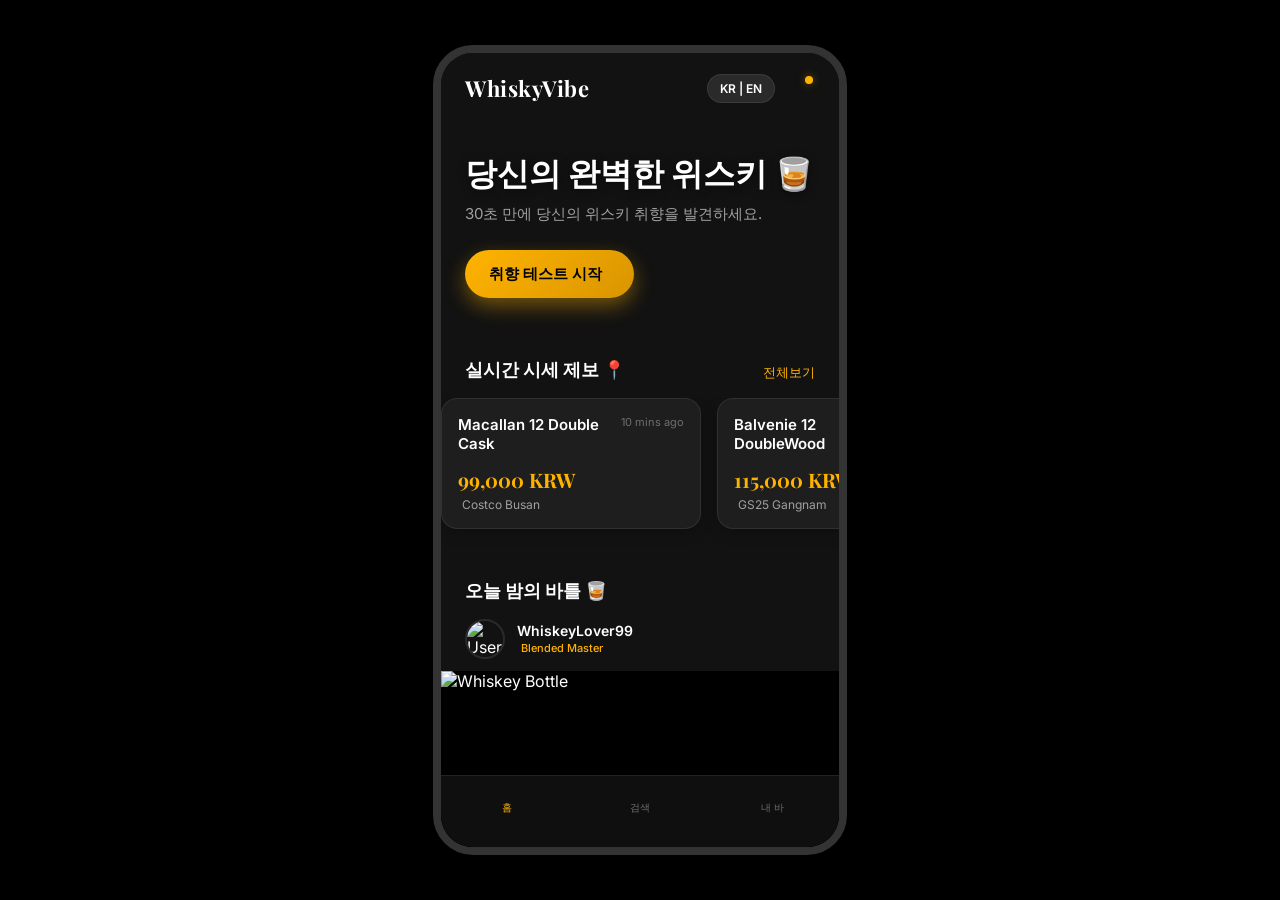
==== commit 653cfe35: "Fix search clickability issues: link header icon and fix input overlay" ====
--- a/index.html
+++ b/index.html
@@ -18,7 +18,7 @@
             <h1 class="logo">WhiskyVibe</h1>
             <div class="header-actions">
                 <button class="lang-toggle" id="lang-toggle" onclick="toggleLanguage()" style="margin-right: 8px;">KR | EN</button>
-                <button class="icon-btn" aria-label="Search"><i class="ph ph-magnifying-glass"></i></button>
+                <button class="icon-btn" aria-label="Search" onclick="window.location.href='search.html'"><i class="ph ph-magnifying-glass"></i></button>
                 <button class="icon-btn notification" aria-label="Notifications"><i class="ph ph-bell"></i><span class="badge"></span></button>
             </div>
         </header>
--- a/styles.css
+++ b/styles.css
@@ -1464,6 +1464,7 @@
     left: 16px;
     color: var(--text-muted);
     font-size: 18px;
+    pointer-events: none;
 }
 
 .search-input {
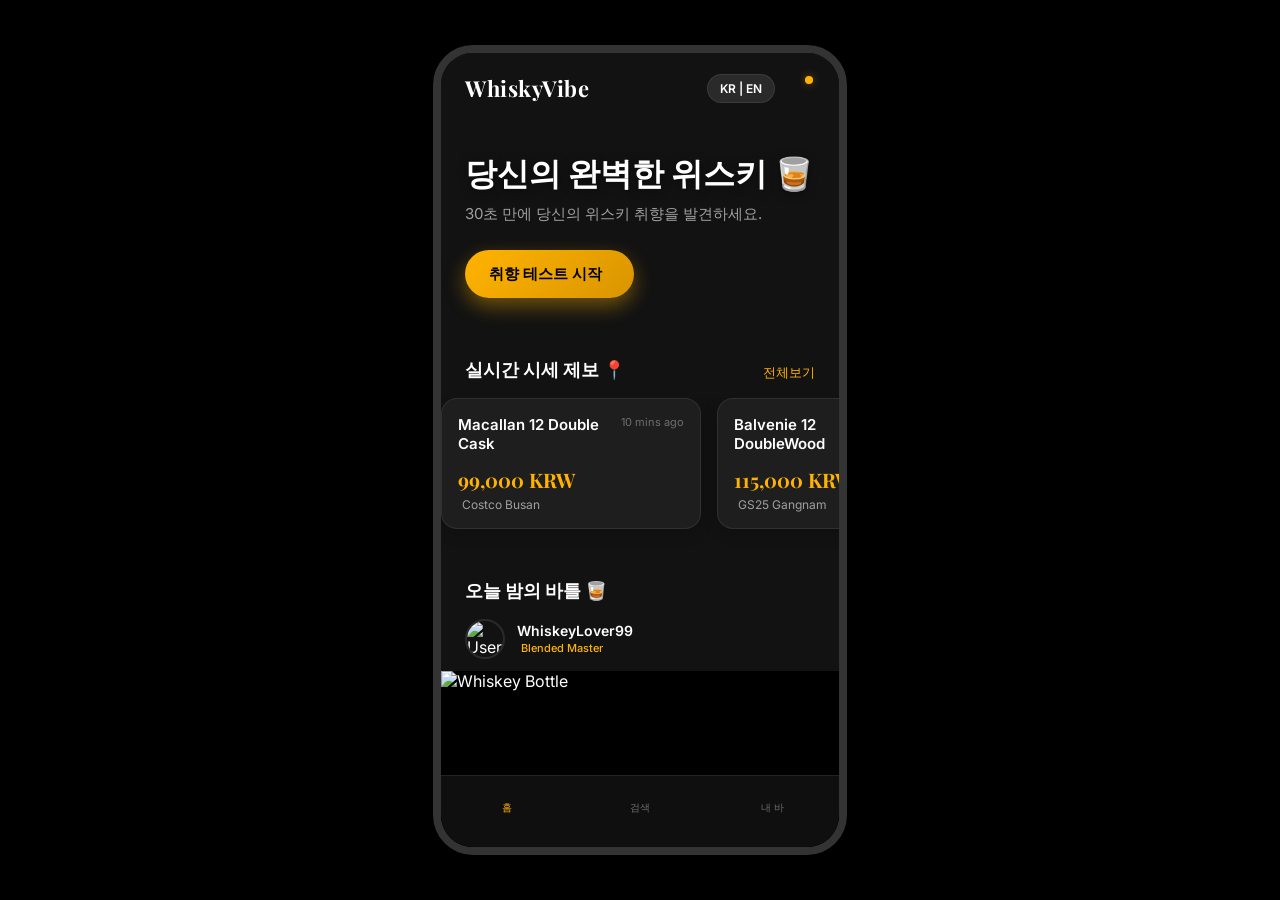
==== commit 2d7b6214: "Configure end-to-end page routing and mock DB flows" ====
--- a/index.html
+++ b/index.html
@@ -29,7 +29,7 @@
                 <div class="hero-content">
                     <h2 class="hero-title" data-loc="homeHeroTitle">Find Your Perfect Dram 🥃</h2>
                     <p class="hero-subtitle" data-loc="homeHeroSub">Discover your whiskey taste profile in 30 seconds.</p>
-                    <button class="cta-button" data-loc="startTasteTest" onclick="window.location.href='survey.html'">
+                    <button class="cta-button" data-loc="startTasteTest" onclick="startSurvey()">
                         Start Taste Test
                         <i class="ph-bold ph-arrow-right"></i>
                     </button>
@@ -171,6 +171,13 @@
             </a>
         </nav>
     </div>
+    <!-- Scripts -->
+    <script>
+        function startSurvey() {
+            localStorage.removeItem('whiskySurveyParams'); // Clean previous state
+            window.location.href = 'survey.html';
+        }
+    </script>
     <script src="lang.js"></script>
 </body>
 </html>
--- a/styles.css
+++ b/styles.css
@@ -526,12 +526,15 @@
 
 .survey-question {
     font-family: var(--font-serif);
-    font-size: 28px;
+    font-size: 24px;
     font-weight: 700;
-    line-height: 1.3;
+    line-height: 1.4;
     color: var(--text-primary);
     text-align: center;
-    margin-top: 20px;
+    margin-top: 30px;
+    margin-bottom: 20px;
+    word-break: keep-all;
+    word-wrap: break-word;
 }
 
 .options-container {
@@ -604,7 +607,7 @@
 /* Survey Bottom Nav */
 .survey-bottom {
     position: absolute;
-    bottom: 0;
+    bottom: var(--nav-height);
     left: 0;
     right: 0;
     padding: 20px 24px 32px;
@@ -840,7 +843,7 @@
 
 .sticky-bottom-btn {
     position: absolute;
-    bottom: 24px;
+    bottom: calc(var(--nav-height) + 24px);
     left: 24px;
     right: 24px;
     z-index: 30;
@@ -1365,7 +1368,7 @@
 
 /* Gold Modal */
 .modal-overlay {
-    position: fixed;
+    position: absolute;
     top: 0; left: 0; right: 0; bottom: 0;
     background: rgba(0,0,0,0.8);
     display: flex;
@@ -1430,15 +1433,6 @@
     font-weight: 700;
     font-size: 15px;
     cursor: pointer;
-.modal-btn {
-    background: linear-gradient(135deg, var(--accent-amber), #D99500);
-    color: #000;
-    border: none;
-    padding: 12px 32px;
-    border-radius: 24px;
-    font-weight: 700;
-    font-size: 15px;
-    cursor: pointer;
     box-shadow: 0 8px 15px var(--accent-amber-glow);
 }
 
@@ -1551,7 +1545,7 @@
 
 /* Detail Overlay */
 .detail-overlay {
-    position: fixed;
+    position: absolute;
     top: 0; left: 0; right: 0; bottom: 0;
     background: var(--bg-dark);
     z-index: 200;
